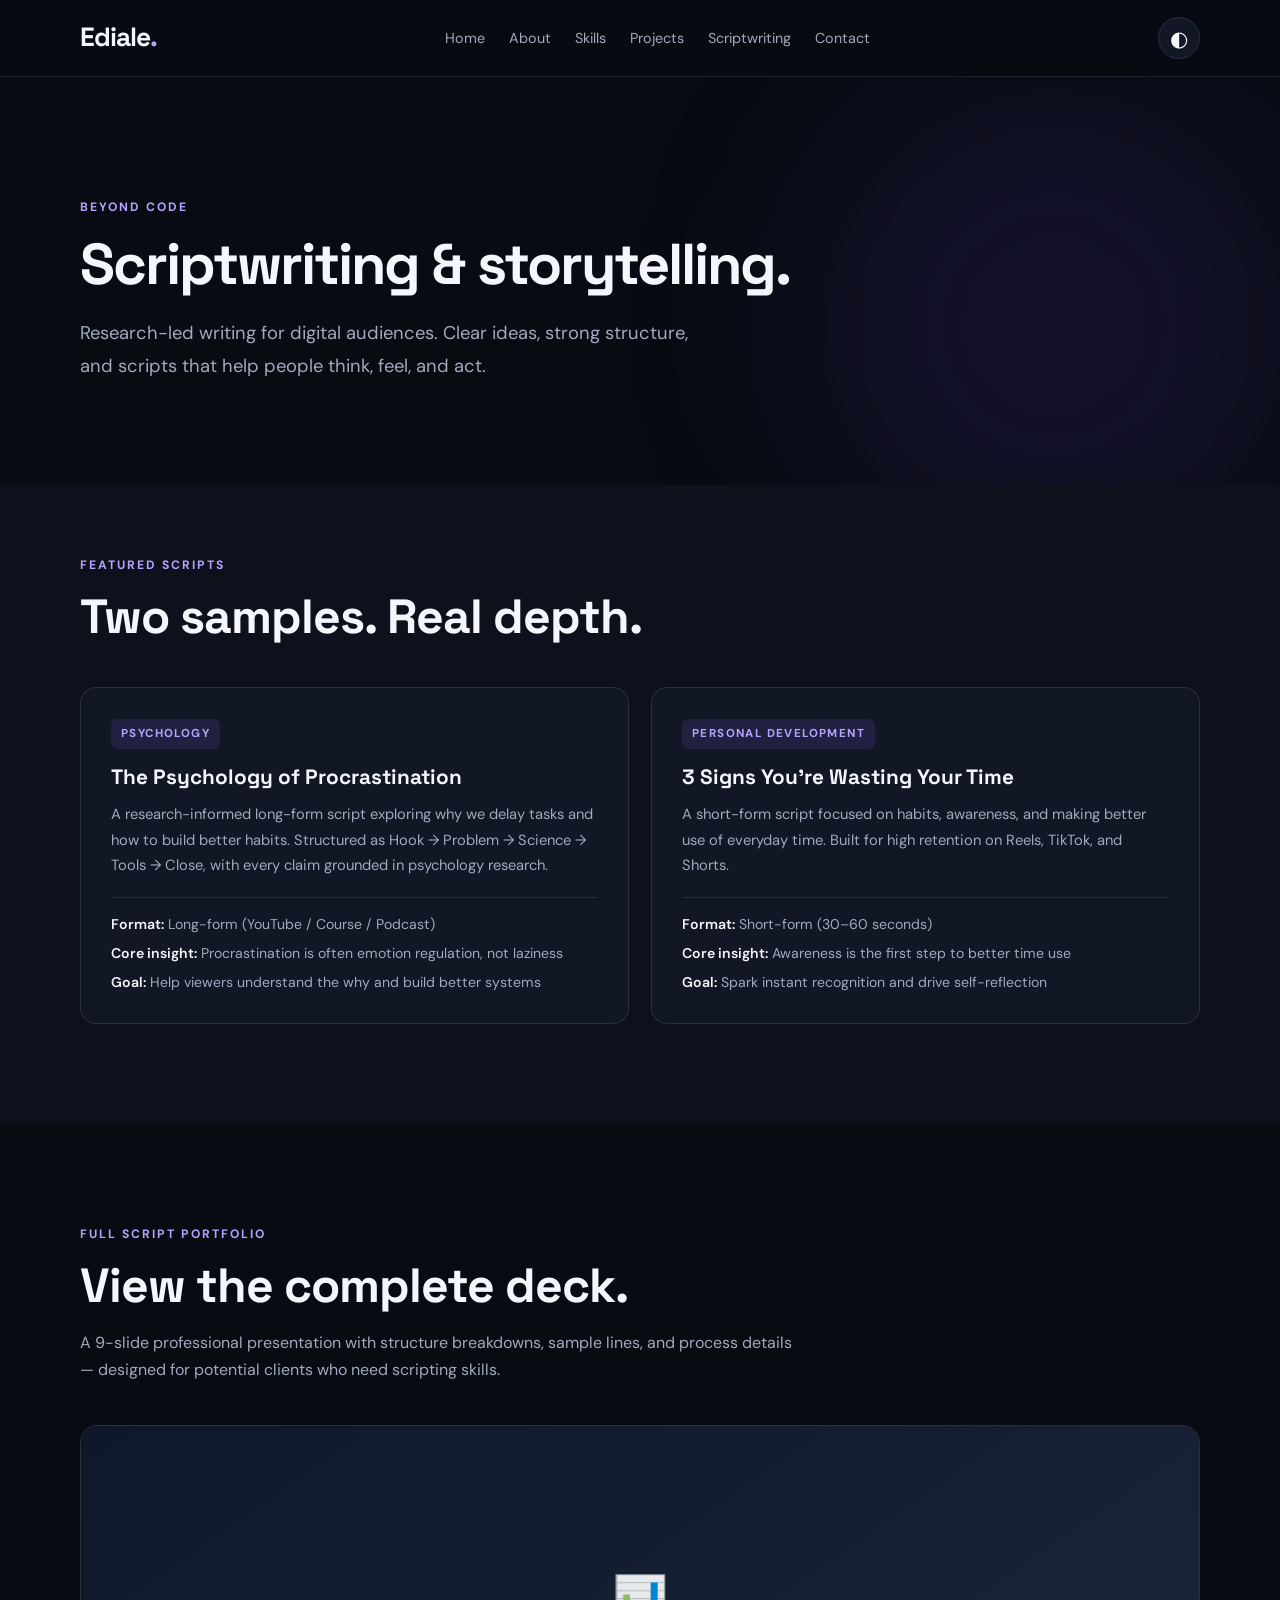
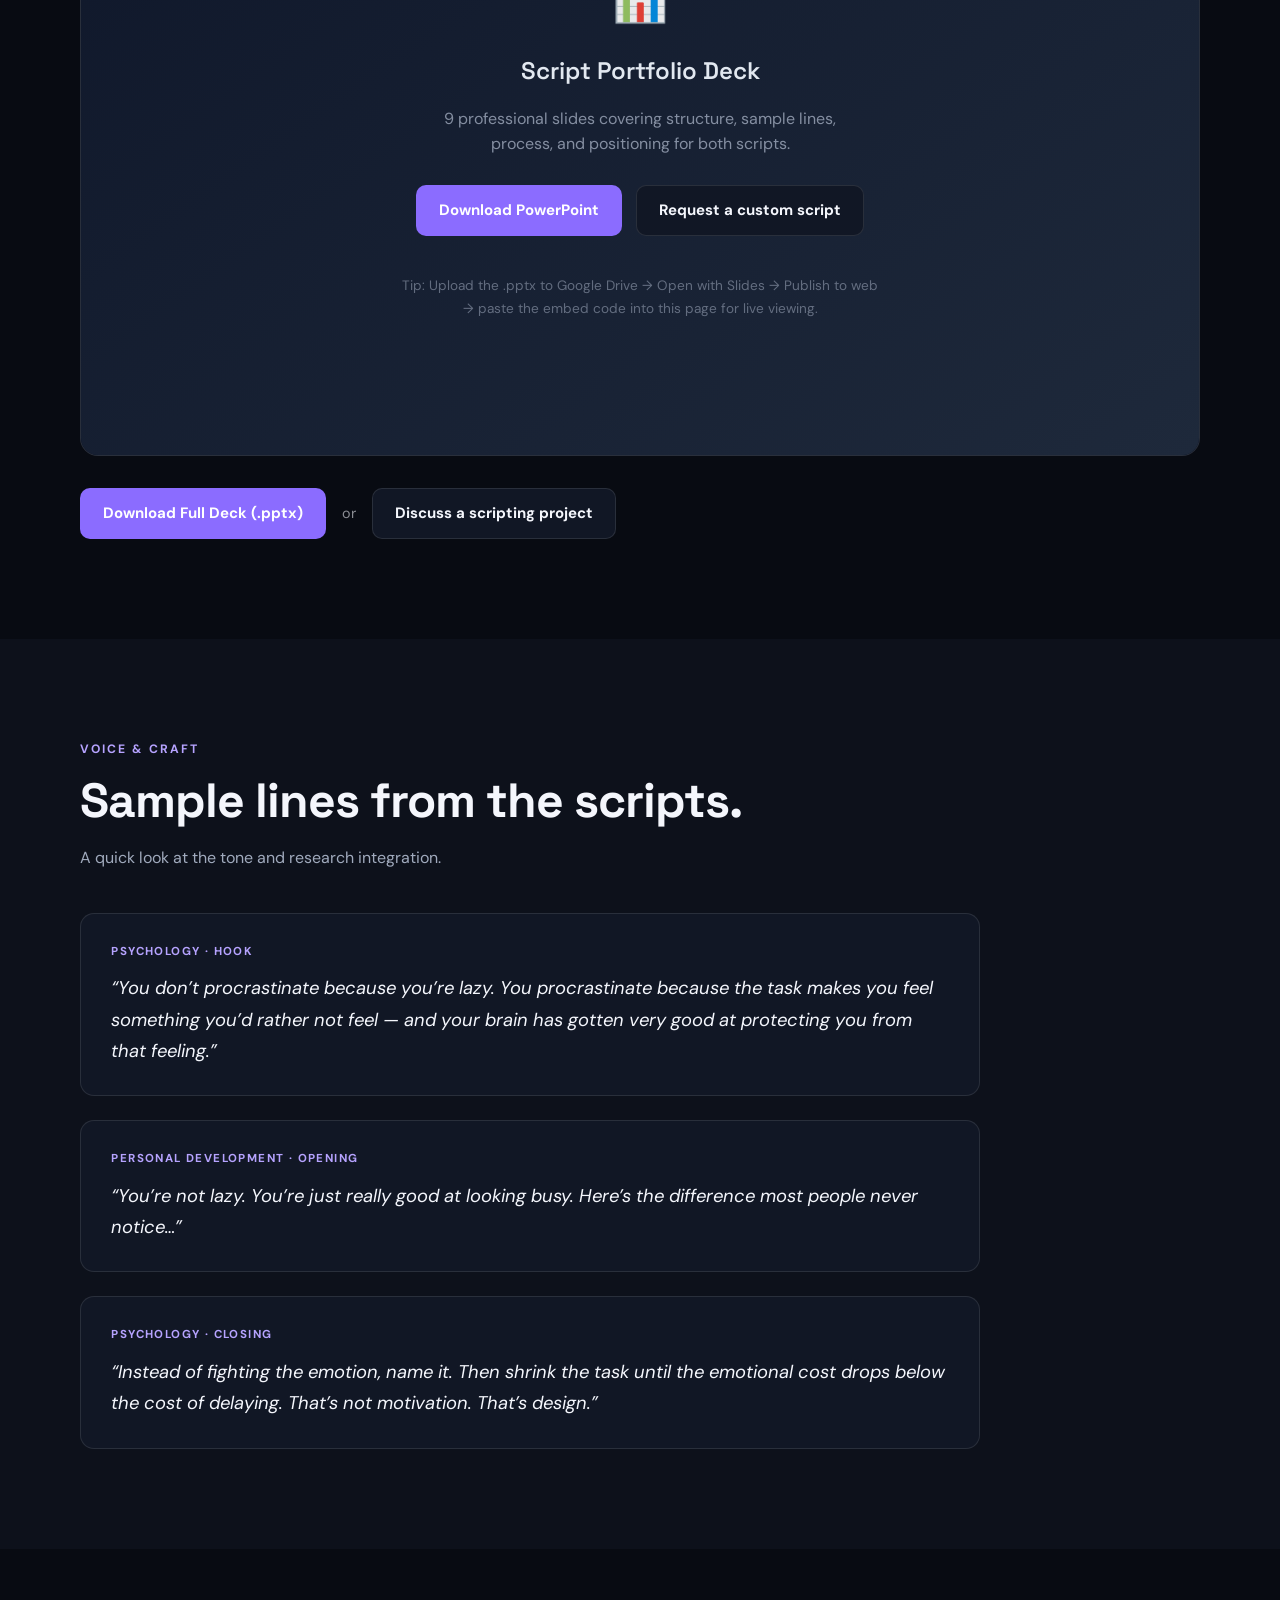
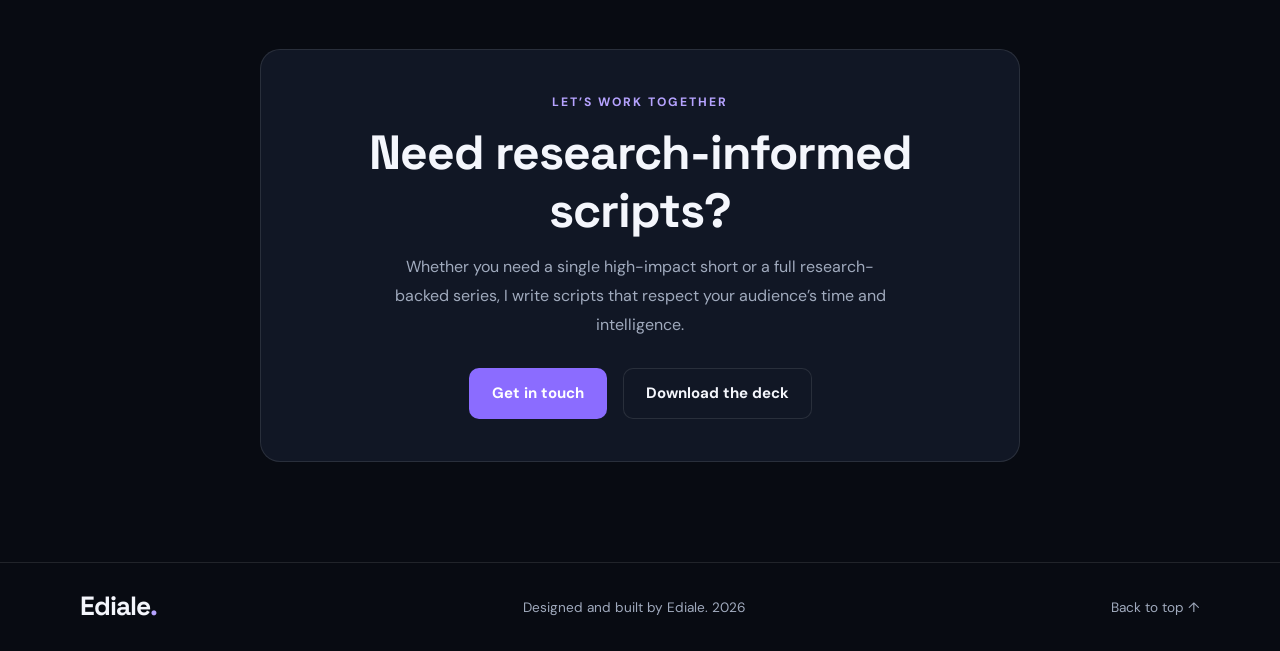
==== scriptwriting.html @ 3974aa58 "Rename Scriptwriting.html to scriptwriting.html" ====
<!DOCTYPE html>
<html lang="en">
<head>
  <meta charset="UTF-8">
  <meta name="viewport" content="width=device-width, initial-scale=1, viewport-fit=cover">
  <meta name="description" content="Ediale – Research-informed scriptwriting for psychology and personal development content.">
  <meta name="theme-color" content="#080b12">
  <title>Scriptwriting | Ediale</title>

  <link rel="preconnect" href="https://fonts.googleapis.com">
  <link rel="preconnect" href="https://fonts.gstatic.com" crossorigin>
  <link href="https://fonts.googleapis.com/css2?family=DM+Sans:wght@400;500;600;700&family=Space+Grotesk:wght@400;500;600;700&display=swap" rel="stylesheet">

  <link rel="stylesheet" href="style.css">
  <script src="script.js" defer></script>
</head>

<body>
  <div class="background-glow" aria-hidden="true"></div>

  <header class="site-header">
    <nav class="navbar container" aria-label="Main navigation">
      <a href="index.html" class="logo">Ediale<span>.</span></a>

      <button class="menu-toggle" id="menu-toggle" type="button" aria-label="Open navigation menu" aria-expanded="false">
        <span></span><span></span><span></span>
      </button>

      <div class="nav-links" id="nav-links">
        <a href="index.html#home">Home</a>
        <a href="index.html#about">About</a>
        <a href="index.html#skills">Skills</a>
        <a href="index.html#projects">Projects</a>
        <a href="scriptwriting.html" class="active">Scriptwriting</a>
        <a href="index.html#contact">Contact</a>
      </div>

      <button class="theme-toggle" id="theme-toggle" type="button" aria-label="Switch to light theme" aria-pressed="false">◐</button>
    </nav>
  </header>

  <main>
    <!-- PAGE HERO -->
    <section class="section" style="padding-top: 120px; padding-bottom: 60px;">
      <div class="container">
        <div class="section-heading" style="max-width: 780px;">
          <p class="eyebrow">BEYOND CODE</p>
          <h1 style="font-size: clamp(2.4rem, 5vw, 3.6rem); margin-bottom: 18px;">
            Scriptwriting &amp; storytelling.
          </h1>
          <p style="font-size: 1.15rem; line-height: 1.8; max-width: 640px;">
            Research-led writing for digital audiences. Clear ideas, strong structure, and scripts that help people think, feel, and act.
          </p>
        </div>
      </div>
    </section>

    <!-- TWO FEATURED SCRIPTS -->
    <section class="section section-alt" style="padding-top: 70px;">
      <div class="container">
        <div class="section-heading">
          <p class="eyebrow">FEATURED SCRIPTS</p>
          <h2>Two samples. Real depth.</h2>
        </div>

        <div class="writing-grid">
          <!-- Psychology Script -->
          <article class="writing-card">
            <span class="writing-label">PSYCHOLOGY</span>
            <h3>The Psychology of Procrastination</h3>
            <p>
              A research-informed long-form script exploring why we delay tasks and how to build better habits.
              Structured as Hook → Problem → Science → Tools → Close, with every claim grounded in psychology research.
            </p>
            <ul class="writing-meta">
              <li><strong>Format:</strong> Long-form (YouTube / Course / Podcast)</li>
              <li><strong>Core insight:</strong> Procrastination is often emotion regulation, not laziness</li>
              <li><strong>Goal:</strong> Help viewers understand the why and build better systems</li>
            </ul>
          </article>

          <!-- Personal Development Script -->
          <article class="writing-card">
            <span class="writing-label">PERSONAL DEVELOPMENT</span>
            <h3>3 Signs You're Wasting Your Time</h3>
            <p>
              A short-form script focused on habits, awareness, and making better use of everyday time.
              Built for high retention on Reels, TikTok, and Shorts.
            </p>
            <ul class="writing-meta">
              <li><strong>Format:</strong> Short-form (30–60 seconds)</li>
              <li><strong>Core insight:</strong> Awareness is the first step to better time use</li>
              <li><strong>Goal:</strong> Spark instant recognition and drive self-reflection</li>
            </ul>
          </article>
        </div>
      </div>
    </section>

    <!-- FULL PORTFOLIO DECK -->
    <section class="section">
      <div class="container">
        <div class="section-heading">
          <p class="eyebrow">FULL SCRIPT PORTFOLIO</p>
          <h2>View the complete deck.</h2>
          <p>
            A 9-slide professional presentation with structure breakdowns, sample lines, and process details — designed for potential clients who need scripting skills.
          </p>
        </div>

        <!-- Embed / Fallback -->
        <div class="portfolio-embed-wrapper" style="
          background: var(--card);
          border: 1px solid var(--border);
          border-radius: 18px;
          overflow: hidden;
          margin-bottom: 2rem;
        ">
          <div style="
            position: relative;
            width: 100%;
            padding-bottom: 56.25%;
            height: 0;
            background: #0f172a;
          ">
            <!-- 
              TO ACTIVATE LIVE EMBED:
              1. Upload Script_Portfolio.pptx to Google Drive
              2. Open with Google Slides
              3. File → Share → Publish to web → Embed
              4. Paste the src below
            -->
            <iframe 
              id="script-portfolio-iframe"
              src="https://docs.google.com/presentation/d/1AzOadaaTGbz9dHZIjifI67WZu520Z6vl/edit?usp=drivesdk&ouid=105777184739659778339&rtpof=true&sd=true" 
              title="Ediale Script Portfolio"
              style="
                position: absolute;
                top: 0;
                left: 0;
                width: 100%;
                height: 100%;
                border: none;
              "
              allowfullscreen
              loading="lazy">
            </iframe>

            <!-- Fallback shown when no embed is set -->
            <div id="portfolio-fallback" style="
              position: absolute;
              inset: 0;
              display: flex;
              flex-direction: column;
              align-items: center;
              justify-content: center;
              gap: 1.25rem;
              padding: 2rem;
              text-align: center;
              background: linear-gradient(145deg, #0f172a 0%, #1e293b 100%);
              color: #e2e8f0;
            ">
              <div style="font-size: 2.8rem; opacity: 0.9;">📊</div>
              <h3 style="margin: 0; font-size: 1.5rem; font-weight: 600; font-family: 'Space Grotesk', sans-serif;">
                Script Portfolio Deck
              </h3>
              <p style="margin: 0; max-width: 440px; opacity: 0.8; line-height: 1.6;">
                9 professional slides covering structure, sample lines, process, and positioning for both scripts.
              </p>
              <div style="display: flex; flex-wrap: wrap; gap: 0.85rem; justify-content: center; margin-top: 0.5rem;">
                <a href="Script_Portfolio.pptx" download class="button button-primary" style="text-decoration: none;">
                  Download PowerPoint
                </a>
                <a href="index.html#contact" class="button button-secondary" style="text-decoration: none;">
                  Request a custom script
                </a>
              </div>
              <p style="margin: 1.1rem 0 0; font-size: 0.85rem; opacity: 0.55; max-width: 480px;">
                Tip: Upload the .pptx to Google Drive → Open with Slides → Publish to web → paste the embed code into this page for live viewing.
              </p>
            </div>
          </div>
        </div>

        <!-- Quick actions -->
        <div style="display: flex; flex-wrap: wrap; gap: 1rem; align-items: center;">
          <a href="Script_Portfolio.pptx" download class="button button-primary">
            Download Full Deck (.pptx)
          </a>
          <span style="opacity: 0.55; font-size: 0.9rem;">or</span>
          <a href="index.html#contact" class="button button-secondary">
            Discuss a scripting project
          </a>
        </div>
      </div>
    </section>

    <!-- SAMPLE LINES HIGHLIGHT -->
    <section class="section section-alt">
      <div class="container">
        <div class="section-heading">
          <p class="eyebrow">VOICE &amp; CRAFT</p>
          <h2>Sample lines from the scripts.</h2>
          <p>A quick look at the tone and research integration.</p>
        </div>

        <div style="display: grid; gap: 1.5rem; max-width: 900px;">
          <!-- Sample 1 -->
          <div style="
            background: var(--card);
            border: 1px solid var(--border);
            border-radius: 14px;
            padding: 1.75rem 1.9rem;
          ">
            <p style="
              font-size: 0.72rem;
              font-weight: 700;
              letter-spacing: 1.4px;
              color: var(--accent-light);
              margin-bottom: 0.75rem;
            ">PSYCHOLOGY · HOOK</p>
            <p style="
              font-size: 1.15rem;
              line-height: 1.7;
              color: var(--text);
              font-style: italic;
              margin: 0;
            ">
              “You don’t procrastinate because you’re lazy. You procrastinate because the task makes you feel something you’d rather not feel — and your brain has gotten very good at protecting you from that feeling.”
            </p>
          </div>

          <!-- Sample 2 -->
          <div style="
            background: var(--card);
            border: 1px solid var(--border);
            border-radius: 14px;
            padding: 1.75rem 1.9rem;
          ">
            <p style="
              font-size: 0.72rem;
              font-weight: 700;
              letter-spacing: 1.4px;
              color: var(--accent-light);
              margin-bottom: 0.75rem;
            ">PERSONAL DEVELOPMENT · OPENING</p>
            <p style="
              font-size: 1.15rem;
              line-height: 1.7;
              color: var(--text);
              font-style: italic;
              margin: 0;
            ">
              “You’re not lazy. You’re just really good at looking busy. Here’s the difference most people never notice…”
            </p>
          </div>

          <!-- Sample 3 -->
          <div style="
            background: var(--card);
            border: 1px solid var(--border);
            border-radius: 14px;
            padding: 1.75rem 1.9rem;
          ">
            <p style="
              font-size: 0.72rem;
              font-weight: 700;
              letter-spacing: 1.4px;
              color: var(--accent-light);
              margin-bottom: 0.75rem;
            ">PSYCHOLOGY · CLOSING</p>
            <p style="
              font-size: 1.15rem;
              line-height: 1.7;
              color: var(--text);
              font-style: italic;
              margin: 0;
            ">
              “Instead of fighting the emotion, name it. Then shrink the task until the emotional cost drops below the cost of delaying. That’s not motivation. That’s design.”
            </p>
          </div>
        </div>
      </div>
    </section>

    <!-- CTA -->
    <section class="section">
      <div class="container">
        <div class="contact-panel" style="text-align: center;">
          <p class="eyebrow">LET’S WORK TOGETHER</p>
          <h2>Need research-informed scripts?</h2>
          <p style="max-width: 520px; margin-inline: auto;">
            Whether you need a single high-impact short or a full research-backed series, I write scripts that respect your audience’s time and intelligence.
          </p>
          <div style="display: flex; flex-wrap: wrap; gap: 1rem; justify-content: center; margin-top: 1.75rem;">
            <a href="index.html#contact" class="button button-primary">Get in touch</a>
            <a href="Script_Portfolio.pptx" download class="button button-secondary">Download the deck</a>
          </div>
        </div>
      </div>
    </section>
  </main>

  <footer class="site-footer">
    <div class="container footer-content">
      <a href="index.html" class="logo">Ediale<span>.</span></a>
      <p>Designed and built by Ediale. <span id="current-year">2026</span></p>
      <a href="#top">Back to top ↑</a>
    </div>
  </footer>
</body>
</html>
---- style.css ----
:root {
  --bg: #080b12;
  --bg-alt: #0d111b;
  --card: #111725;
  --card-hover: #161f30;
  --text: #f4f6fc;
  --muted: #a0aabd;
  --accent: #8b6cff;
  --accent-light: #b6a3ff;
  --border: rgba(255, 255, 255, .1);
  --shadow: 0 20px 60px rgba(0, 0, 0, .25);
  --header-bg: rgba(8, 11, 18, .9);
  --input-bg: #0b101b;
}

* {
  box-sizing: border-box;
  margin: 0;
  padding: 0;
}

html {
  scroll-behavior: smooth;
  scroll-padding-top: 90px;
  width: 100%;
  max-width: 100%;
  overflow-x: hidden;
}

body {
  min-height: 100vh;
  width: 100%;
  max-width: 100%;
  background: var(--bg);
  color: var(--text);
  font-family: "DM Sans", sans-serif;
  line-height: 1.7;
  overflow-x: hidden;
  transition: background .25s ease, color .25s ease;
}

body,
button,
input,
textarea {
  font-family: "DM Sans", sans-serif;
}

button,
input,
textarea {
  font-size: inherit;
}

button {
  cursor: pointer;
}

button,
a {
  -webkit-tap-highlight-color: transparent;
}

a {
  color: inherit;
  text-decoration: none;
}

button:focus-visible,
a:focus-visible,
input:focus-visible,
textarea:focus-visible {
  outline: 2px solid var(--accent-light);
  outline-offset: 4px;
}

img {
  display: block;
  max-width: 100%;
}

::selection {
  background: var(--accent);
  color: #fff;
}

.container {
  width: min(1120px, calc(100% - 40px));
  margin-inline: auto;
}

.section {
  position: relative;
  padding: 100px 0;
}

.section-alt {
  background: var(--bg-alt);
}

.background-glow {
  position: absolute;
  top: 100px;
  right: 0;
  width: min(450px, 80vw);
  height: 450px;
  border-radius: 50%;
  background: rgba(112, 76, 255, .12);
  filter: blur(110px);
  pointer-events: none;
  z-index: -1;
  overflow: hidden;
}

.eyebrow {
  margin-bottom: 12px;
  color: var(--accent-light);
  font-size: .76rem;
  font-weight: 700;
  letter-spacing: 2px;
  text-transform: uppercase;
}

h1,
h2,
h3,
.logo {
  font-family: "Space Grotesk", sans-serif;
  line-height: 1.2;
}

h1 {
  font-size: clamp(2.5rem, 6vw, 4.8rem);
  letter-spacing: -2px;
}

h2 {
  font-size: clamp(2rem, 4vw, 3rem);
  letter-spacing: -1px;
}

h3 {
  font-size: 1.3rem;
}

p {
  color: var(--muted);
}

section[id] {
  scroll-margin-top: 85px;
}

/* NAVIGATION */

.site-header {
  position: sticky;
  top: 0;
  z-index: 1000;
  background: var(--header-bg);
  border-bottom: 1px solid var(--border);
  backdrop-filter: blur(18px);
  -webkit-backdrop-filter: blur(18px);
}

.navbar {
  min-height: 76px;
  display: flex;
  align-items: center;
  justify-content: space-between;
  gap: 24px;
}

.logo {
  flex-shrink: 0;
  font-size: 1.65rem;
  font-weight: 700;
  letter-spacing: -1px;
}

.logo span {
  color: var(--accent-light);
}

.nav-links {
  display: flex;
  align-items: center;
  justify-content: center;
  gap: 24px;
}

.nav-links a {
  color: var(--muted);
  font-size: .9rem;
  transition: color .2s;
}

.nav-links a:hover {
  color: var(--accent-light);
}

.theme-toggle,
.menu-toggle {
  flex-shrink: 0;
  border: 1px solid var(--border);
  background: var(--card);
  color: var(--text);
  display: grid;
  place-items: center;
}

.theme-toggle {
  width: 42px;
  height: 42px;
  border-radius: 50%;
  font-size: 1.3rem;
}

.menu-toggle {
  display: none;
  width: 42px;
  height: 42px;
  border-radius: 10px;
  align-items: center;
  justify-content: center;
  flex-direction: column;
  gap: 5px;
}

.menu-toggle span {
  width: 18px;
  height: 2px;
  border-radius: 5px;
  background: var(--text);
}

/* BUTTONS */

.button {
  min-height: 48px;
  display: inline-flex;
  align-items: center;
  justify-content: center;
  padding: 12px 22px;
  border: 1px solid transparent;
  border-radius: 10px;
  font-size: .94rem;
  font-weight: 700;
  text-align: center;
  transition: transform .2s, background .2s, border-color .2s;
}

.button:hover {
  transform: translateY(-2px);
}

.button-primary {
  background: var(--accent);
  color: #fff;
}

.button-primary:hover {
  background: #7655f5;
}

.button-secondary {
  border-color: var(--border);
  background: var(--card);
  color: var(--text);
}

.button-secondary:hover {
  border-color: var(--accent);
}

/* HERO */

.hero {
  min-height: 620px;
  display: flex;
  align-items: center;
  padding: 90px 0;
}

.hero-grid {
  display: grid;
  grid-template-columns: 1.1fr .9fr;
  align-items: center;
  gap: 65px;
}

.availability {
  width: fit-content;
  display: flex;
  align-items: center;
  gap: 9px;
  margin-bottom: 26px;
  padding: 7px 12px;
  border: 1px solid rgba(87, 214, 154, .25);
  border-radius: 50px;
  background: rgba(87, 214, 154, .07);
  color: #79e5ae;
  font-size: .72rem;
  font-weight: 700;
  letter-spacing: 1px;
}

.availability-dot,
.chat-online-dot {
  width: 8px;
  height: 8px;
  flex-shrink: 0;
  border-radius: 50%;
  background: #57d69a;
}

.hero-content h1 {
  max-width: 680px;
  margin-bottom: 24px;
}

.hero-content h1 span {
  display: block;
  color: var(--accent-light);
}

.hero-description {
  max-width: 570px;
  margin-bottom: 30px;
  font-size: 1.05rem;
  line-height: 1.9;
}

.hero-actions,
.hero-socials {
  display: flex;
  flex-wrap: wrap;
  gap: 12px;
}

.hero-socials {
  gap: 22px;
  margin-top: 30px;
}

.hero-socials a {
  color: var(--muted);
  font-size: .9rem;
}

.hero-socials a:hover {
  color: var(--accent-light);
}

.hero-card {
  width: 100%;
  max-width: 470px;
  justify-self: end;
}

.code-window {
  overflow: hidden;
  border: 1px solid var(--border);
  border-radius: 18px;
  background: #0c111d;
  box-shadow: var(--shadow);
  transform: rotate(1deg);
}

.code-window-header,
.code-window-footer {
  min-height: 48px;
  display: flex;
  align-items: center;
  justify-content: space-between;
  gap: 12px;
  padding: 0 18px;
  border-bottom: 1px solid rgba(255, 255, 255, .08);
  color: #9ba8bf;
  font-size: .78rem;
}

.window-dots {
  display: flex;
  gap: 6px;
}

.window-dots span {
  width: 9px;
  height: 9px;
  border-radius: 50%;
  background: #5e6880;
}

.window-dots span:first-child {
  background: #ff6b6b;
}

.window-dots span:nth-child(2) {
  background: #ffca6a;
}

.window-dots span:nth-child(3) {
  background: #65d99a;
}

.code-content {
  padding: 28px 24px;
  color: #e5eaff;
  font-family: monospace;
  font-size: .9rem;
}

.code-content p {
  color: inherit;
}

.code-indent {
  padding-left: 22px;
}

.code-indent-2 {
  padding-left: 44px;
}

.code-purple {
  color: #bd9cff;
}

.code-green {
  color: #82e6ad;
}

.code-comment {
  margin-top: 12px;
  color: #9aa6bd;
}

.code-window-footer {
  border-top: 1px solid rgba(255, 255, 255, .08);
  border-bottom: 0;
}

/* ABOUT AND SKILLS */

.section-heading {
  max-width: 720px;
  margin-bottom: 42px;
}

.section-heading h2 {
  margin-bottom: 14px;
}

.about-content {
  display: grid;
  grid-template-columns: 1fr 1fr;
  gap: 32px;
  max-width: 950px;
}

.about-content p {
  line-height: 1.9;
}

.skills-grid {
  display: grid;
  grid-template-columns: repeat(4, minmax(0, 1fr));
  gap: 18px;
}

.skill-card,
.project-card,
.writing-card {
  border: 1px solid var(--border);
  border-radius: 16px;
  background: var(--card);
  overflow: hidden;
}

.skill-card {
  padding: 24px;
  transition: transform .25s cubic-bezier(0.22, 1, 0.36, 1), border-color .25s, box-shadow .25s;
}

.skill-card:hover {
  transform: translateY(-4px);
  border-color: rgba(139, 108, 255, .4);
  box-shadow: 0 14px 32px rgba(0, 0, 0, .22);
}

.skill-icon {
  width: 48px;
  height: 48px;
  display: grid;
  place-items: center;
  margin-bottom: 22px;
  border-radius: 12px;
  background: linear-gradient(135deg, rgba(139, 108, 255, .22), rgba(139, 108, 255, .08));
  color: var(--accent-light);
  font-weight: 700;
  box-shadow: inset 0 1px 0 rgba(255, 255, 255, .08);
}

.skill-card h3 {
  margin-bottom: 10px;
}

.skill-card p,
.project-body > p:not(.project-category),
.writing-card p {
  font-size: .92rem;
  line-height: 1.75;
}

/* PROJECTS */

.projects-grid {
  display: grid;
  grid-template-columns: repeat(2, minmax(0, 1fr));
  gap: 22px;
}

.project-card {
  transition: transform .28s cubic-bezier(0.22, 1, 0.36, 1), border-color .25s, box-shadow .28s;
}

.project-card:hover {
  transform: translateY(-6px);
  border-color: rgba(139, 108, 255, .55);
  box-shadow: 0 22px 50px rgba(0, 0, 0, .35);
}

.project-visual {
  position: relative;
  min-height: 200px;
  display: flex;
  align-items: center;
  justify-content: space-between;
  gap: 12px;
  padding: 26px;
  color: #fff;
  background: linear-gradient(135deg, #33225d 0%, #1c1a3a 50%, #171c38 100%);
  overflow: hidden;
}

/* Soft luminous overlay for depth */
.project-visual::before {
  content: "";
  position: absolute;
  inset: 0;
  background: radial-gradient(circle at 80% 20%, rgba(255, 255, 255, 0.12), transparent 55%);
  pointer-events: none;
}

/* Subtle bottom vignette */
.project-visual::after {
  content: "";
  position: absolute;
  inset: 0;
  background: linear-gradient(to top, rgba(0, 0, 0, 0.25), transparent 40%);
  pointer-events: none;
}

.project-restaurant {
  background: linear-gradient(145deg, #6b3f28 0%, #3d2a22 40%, #1e1920 100%);
}

.project-restaurant::before {
  background: radial-gradient(circle at 75% 15%, rgba(255, 180, 120, 0.18), transparent 50%);
}

.project-beyond {
  background: radial-gradient(ellipse at 70% 10%, #6b5ce7 0%, #3a2f8a 35%, #15142c 70%, #090b14 100%);
}

.project-beyond::before {
  background: radial-gradient(circle at 85% 25%, rgba(180, 160, 255, 0.22), transparent 55%);
}

.project-expense {
  background: linear-gradient(145deg, #1a6b62 0%, #134843 40%, #0f1c28 100%);
}

.project-expense::before {
  background: radial-gradient(circle at 80% 20%, rgba(100, 220, 200, 0.15), transparent 50%);
}

.project-task {
  background: linear-gradient(145deg, #2f5a9e 0%, #1e3a6e 45%, #141b35 100%);
}

.project-task::before {
  background: radial-gradient(circle at 75% 15%, rgba(120, 170, 255, 0.18), transparent 50%);
}

.project-portfolio {
  background: linear-gradient(145deg, #6b4bb8 0%, #3d2d7a 45%, #17152d 100%);
}

.project-portfolio::before {
  background: radial-gradient(circle at 80% 20%, rgba(190, 160, 255, 0.2), transparent 50%);
}

.project-number {
  position: relative;
  z-index: 1;
  align-self: flex-start;
  font-size: .8rem;
  font-weight: 600;
  letter-spacing: 0.5px;
  opacity: .85;
  text-shadow: 0 1px 4px rgba(0, 0, 0, 0.3);
}

.project-visual-label {
  position: relative;
  z-index: 1;
  font-family: "Space Grotesk", sans-serif;
  font-size: clamp(1.15rem, 2.1vw, 1.55rem);
  font-weight: 700;
  letter-spacing: 1.2px;
  text-align: right;
  text-shadow: 0 2px 12px rgba(0, 0, 0, 0.35);
  line-height: 1.25;
}

.project-body {
  padding: 26px;
}

.project-category {
  margin-bottom: 10px;
  color: var(--accent-light);
  font-size: .7rem;
  font-weight: 700;
  letter-spacing: 1.5px;
}

.project-body h3 {
  margin-bottom: 12px;
}

.project-body > p:not(.project-category) {
  margin-bottom: 18px;
}

.project-tags {
  display: flex;
  flex-wrap: wrap;
  gap: 8px;
  margin-bottom: 22px;
}

.project-tags span {
  padding: 5px 9px;
  border: 1px solid var(--border);
  border-radius: 6px;
  color: var(--muted);
  font-size: .75rem;
}

.project-links {
  display: flex;
  flex-wrap: wrap;
  gap: 18px;
}

.project-links a,
.github-contact {
  color: var(--accent-light);
  font-size: .88rem;
  font-weight: 700;
}

.project-links a:hover,
.github-contact:hover {
  text-decoration: underline;
}

/* WRITING AND CONTACT */

.writing-grid {
  display: grid;
  grid-template-columns: repeat(2, minmax(0, 1fr));
  gap: 22px;
}

.writing-card {
  position: relative;
  padding: 30px;
  transition: transform .28s cubic-bezier(0.22, 1, 0.36, 1), border-color .25s, box-shadow .28s;
  overflow: hidden;
}

.writing-card::before {
  content: "";
  position: absolute;
  top: 0;
  left: 0;
  width: 100%;
  height: 3px;
  background: linear-gradient(90deg, var(--accent), var(--accent-light));
  opacity: 0;
  transition: opacity .25s;
}

.writing-card:hover {
  transform: translateY(-5px);
  border-color: rgba(139, 108, 255, .45);
  box-shadow: 0 18px 40px rgba(0, 0, 0, .28);
}

.writing-card:hover::before {
  opacity: 1;
}

.writing-label {
  display: inline-block;
  margin-bottom: 16px;
  padding: 5px 10px;
  border-radius: 6px;
  background: rgba(139, 108, 255, .12);
  color: var(--accent-light);
  font-size: .72rem;
  font-weight: 700;
  letter-spacing: 1.4px;
}

.writing-card h3 {
  margin-bottom: 12px;
}

/* Meta list inside writing cards */
.writing-meta {
  margin-top: 18px;
  padding-top: 16px;
  border-top: 1px solid var(--border);
  list-style: none;
  display: grid;
  gap: 8px;
}

.writing-meta li {
  font-size: .88rem;
  color: var(--muted);
  line-height: 1.5;
}

.writing-meta strong {
  color: var(--text);
  font-weight: 600;
}

.contact-panel {
  max-width: 760px;
  margin: auto;
  padding: 42px;
  border: 1px solid var(--border);
  border-radius: 20px;
  background: var(--card);
}

.contact-panel > p:not(.eyebrow) {
  margin: 14px 0 26px;
  line-height: 1.8;
}

.contact-panel form {
  display: grid;
  gap: 18px;
}

.form-row {
  display: grid;
  gap: 8px;
}

.form-row label {
  font-size: .9rem;
  font-weight: 600;
}

.form-row input,
.form-row textarea {
  width: 100%;
  min-width: 0;
  padding: 13px 14px;
  border: 1px solid var(--border);
  border-radius: 10px;
  background: var(--input-bg);
  color: var(--text);
}

.form-row textarea {
  resize: vertical;
}

.form-status {
  min-height: 1.5em;
  font-size: .9rem;
}

.github-contact {
  display: inline-block;
  margin-top: 22px;
}

.site-footer {
  padding: 28px 0;
  border-top: 1px solid var(--border);
}

.footer-content {
  display: flex;
  align-items: center;
  justify-content: space-between;
  gap: 20px;
}

.footer-content p,
.footer-content > a:last-child {
  font-size: .85rem;
  color: var(--muted);
}

/* LIGHT THEME */

body.light-theme {
  --bg: #f6f7fb;
  --bg-alt: #edf0f7;
  --card: #fff;
  --card-hover: #f0f1fa;
  --text: #171a27;
  --muted: #626b7e;
  --accent: #6946e8;
  --accent-light: #6544d9;
  --border: rgba(24, 31, 50, .13);
  --shadow: 0 20px 60px rgba(24, 31, 50, .1);
  --header-bg: rgba(246, 247, 251, .92);
}

body.light-theme .code-window {
  background: #151a28;
}

body.light-theme .code-content {
  color: #e5eaff;
}

body.light-theme .code-content p {
  color: inherit;
}

body.light-theme .code-comment {
  color: #9aa6bd !important;
}

body.light-theme .project-visual {
  color: #fff;
}

/* TABLETS */

@media (max-width: 900px) {
  .navbar {
    gap: 14px;
  }

  .nav-links {
    gap: 14px;
  }

  .nav-links a {
    font-size: .82rem;
  }

  .hero-grid {
    grid-template-columns: 1fr .85fr;
    gap: 30px;
  }

  .hero-content h1 {
    font-size: clamp(2.5rem, 6vw, 3.8rem);
  }

  .skills-grid {
    grid-template-columns: repeat(2, minmax(0, 1fr));
  }

  .section {
    padding: 80px 0;
  }
}

/* MOBILE */

@media (max-width: 680px) {
  .container {
    width: calc(100% - 32px);
  }

  .section {
    padding: 68px 0;
  }

  .navbar {
    min-height: 68px;
    gap: 12px;
  }

  .logo {
    font-size: 1.5rem;
  }

  .menu-toggle {
    display: flex;
    margin-left: auto;
  }

  .theme-toggle {
    width: 40px;
    height: 40px;
  }

  .nav-links {
    position: absolute;
    top: 68px;
    right: 0;
    left: 0;
    display: none;
    flex-direction: column;
    align-items: stretch;
    gap: 0;
    padding: 10px 16px 16px;
    border-bottom: 1px solid var(--border);
    background: var(--bg);
    box-shadow: var(--shadow);
  }

  .nav-links.is-open {
    display: flex;
  }

  .nav-links a {
    padding: 12px 4px;
    border-bottom: 1px solid var(--border);
    font-size: .95rem;
  }

  .nav-links a:last-child {
    border-bottom: 0;
  }

  .hero {
    min-height: auto;
    padding: 65px 0;
  }

  .hero-grid {
    grid-template-columns: minmax(0, 1fr);
    gap: 48px;
  }

  .hero-content h1 {
    font-size: clamp(2.5rem, 11vw, 3.7rem);
    letter-spacing: -1.5px;
  }

  .hero-description {
    font-size: .98rem;
  }

  .hero-card {
    max-width: 100%;
  }

  .code-window {
    transform: none;
  }

  .code-content {
    padding: 22px 18px;
    font-size: .8rem;
  }

  .about-content {
    grid-template-columns: 1fr;
    gap: 18px;
  }

  .skills-grid,
  .projects-grid,
  .writing-grid {
    grid-template-columns: minmax(0, 1fr);
  }

  .project-visual {
    min-height: 155px;
  }

  .project-body {
    padding: 22px;
  }

  .contact-panel {
    padding: 24px 18px;
  }

  .footer-content {
    flex-direction: column;
    align-items: flex-start;
    gap: 12px;
  }
}

@media (max-width: 360px) {
  .container {
    width: calc(100% - 24px);
  }

  .hero-actions {
    align-items: stretch;
    flex-direction: column;
  }

  .hero-actions .button {
    width: 100%;
  }
}





/* =========================================================
   EDIALE AI – same approach as Savouré WhatsApp button
   ========================================================= */
html, body {
  overflow-x: hidden !important;
  max-width: 100vw !important;
}

#ediale-ai-widget {
  position: static !important;
  width: 0 !important;
  height: 0 !important;
  margin: 0 !important;
  padding: 0 !important;
  overflow: visible !important;
  pointer-events: none !important;
}

/* Match Savouré .whatsapp-float */
#ediale-chat-button {
  position: fixed !important;
  right: 22px !important;
  bottom: 22px !important;
  left: auto !important;
  top: auto !important;

  width: 56px !important;
  height: 56px !important;
  min-width: 56px !important;
  min-height: 56px !important;
  padding: 0 !important;
  margin: 0 !important;

  display: flex !important;
  align-items: center !important;
  justify-content: center !important;

  border: none !important;
  border-radius: 50% !important;
  background: #25d366 !important;
  color: #fff !important;
  box-shadow: 0 8px 24px rgba(37, 211, 102, 0.35) !important;

  z-index: 9999 !important;
  pointer-events: auto !important;
  visibility: visible !important;
  opacity: 1 !important;
  transform: none !important;
  cursor: pointer !important;
}

#ediale-chat-button:hover {
  transform: scale(1.06) !important;
  box-shadow: 0 10px 28px rgba(37, 211, 102, 0.45) !important;
}

#ediale-chat-button .chat-button-icon {
  display: block !important;
  font-size: 26px !important;
  line-height: 1 !important;
  color: #fff !important;
}

#ediale-chat-button > span:last-child {
  display: none !important;
}

#ediale-chat-box {
  position: fixed !important;
  right: 16px !important;
  bottom: 90px !important;
  left: auto !important;
  top: auto !important;

  width: min(360px, calc(100vw - 32px)) !important;
  max-width: calc(100vw - 32px) !important;
  max-height: calc(100dvh - 120px) !important;

  z-index: 9998 !important;
  transform: none !important;
}

@media (max-width: 680px) {
  #ediale-chat-button {
    right: 16px !important;
    bottom: 16px !important;
    width: 52px !important;
    height: 52px !important;
    min-width: 52px !important;
    min-height: 52px !important;
  }

  #ediale-chat-box {
    right: 12px !important;
    bottom: 78px !important;
    width: calc(100vw - 24px) !important;
  }
}






/* Chat panel – hide until opened + full internal layout */
#ediale-chat-box {
  position: fixed !important;
  right: 16px !important;
  bottom: 90px !important;
  left: auto !important;
  top: auto !important;

  display: none !important;

  width: min(360px, calc(100vw - 32px)) !important;
  max-width: calc(100vw - 32px) !important;
  max-height: calc(100dvh - 120px) !important;
  height: min(480px, calc(100dvh - 120px)) !important;
  min-height: 280px !important;

  overflow: hidden !important;
  border: 1px solid var(--border) !important;
  border-radius: 18px !important;
  background: var(--card) !important;
  box-shadow: 0 20px 60px rgba(0, 0, 0, 0.45) !important;

  z-index: 9998 !important;
  transform: none !important;
  pointer-events: auto !important;
}

#ediale-chat-box.is-open {
  display: flex !important;
  flex-direction: column !important;
}

.chat-header {
  display: flex !important;
  align-items: center !important;
  justify-content: space-between !important;
  gap: 12px !important;
  padding: 14px 16px !important;
  border-bottom: 1px solid var(--border) !important;
  background: var(--bg-alt) !important;
  flex-shrink: 0 !important;
}

.chat-header-info {
  display: flex !important;
  align-items: center !important;
  gap: 12px !important;
}

.chat-avatar {
  width: 40px !important;
  height: 40px !important;
  display: grid !important;
  place-items: center !important;
  border-radius: 50% !important;
  background: var(--accent) !important;
  color: #fff !important;
  font-weight: 700 !important;
  font-size: 1rem !important;
  flex-shrink: 0 !important;
}

.chat-header h2 {
  font-size: 1.05rem !important;
  margin: 0 !important;
  color: var(--text) !important;
}

.chat-header p {
  display: flex !important;
  align-items: center !important;
  gap: 6px !important;
  font-size: 0.75rem !important;
  margin: 0 !important;
  color: var(--muted) !important;
}

.chat-close {
  width: 36px !important;
  height: 36px !important;
  border: 0 !important;
  border-radius: 9px !important;
  background: transparent !important;
  color: var(--text) !important;
  font-size: 1.6rem !important;
  line-height: 1 !important;
  cursor: pointer !important;
  flex-shrink: 0 !important;
}

.chat-messages {
  flex: 1 1 auto !important;
  display: flex !important;
  flex-direction: column !important;
  align-items: flex-start !important;
  gap: 10px !important;
  min-height: 0 !important;
  padding: 16px 14px !important;
  overflow-y: auto !important;
}

.chat-message {
  max-width: 88% !important;
  padding: 10px 13px !important;
  border-radius: 14px !important;
  font-size: 0.88rem !important;
  line-height: 1.55 !important;
  overflow-wrap: anywhere !important;
  white-space: pre-wrap !important;
}

.bot-message,
.chat-message.assistant {
  align-self: flex-start !important;
  border: 1px solid var(--border) !important;
  border-bottom-left-radius: 4px !important;
  background: var(--bg-alt) !important;
  color: var(--text) !important;
}

.user-message,
.chat-message.user {
  align-self: flex-end !important;
  border-bottom-right-radius: 4px !important;
  background: var(--accent) !important;
  color: #fff !important;
}

.chat-suggestions {
  display: flex !important;
  flex-wrap: wrap !important;
  gap: 8px !important;
  padding: 0 14px 10px !important;
  flex-shrink: 0 !important;
}

.chat-suggestions button {
  padding: 6px 12px !important;
  border: 1px solid var(--border) !important;
  border-radius: 20px !important;
  background: transparent !important;
  color: var(--accent-light) !important;
  font-size: 0.76rem !important;
  cursor: pointer !important;
}

.chat-input-form {
  display: flex !important;
  align-items: center !important;
  gap: 8px !important;
  padding: 12px !important;
  border-top: 1px solid var(--border) !important;
  background: var(--card) !important;
  flex-shrink: 0 !important;
}

#ediale-chat-input {
  width: 100% !important;
  min-width: 0 !important;
  height: 42px !important;
  padding: 0 12px !important;
  border: 1px solid var(--border) !important;
  border-radius: 10px !important;
  background: var(--input-bg) !important;
  color: var(--text) !important;
  font-size: 0.88rem !important;
}

#ediale-chat-send {
  width: 42px !important;
  height: 42px !important;
  flex-shrink: 0 !important;
  display: grid !important;
  place-items: center !important;
  border: 0 !important;
  border-radius: 10px !important;
  background: var(--accent) !important;
  color: #fff !important;
  font-size: 1.25rem !important;
  font-weight: 700 !important;
  cursor: pointer !important;
}

.chat-footer-note {
  padding: 0 12px 10px !important;
  background: var(--card) !important;
  font-size: 0.68rem !important;
  text-align: center !important;
  color: var(--muted) !important;
  flex-shrink: 0 !important;
}

@media (max-width: 680px) {
  #ediale-chat-box {
    right: 12px !important;
    bottom: 78px !important;
    width: calc(100vw - 24px) !important;
  }
}
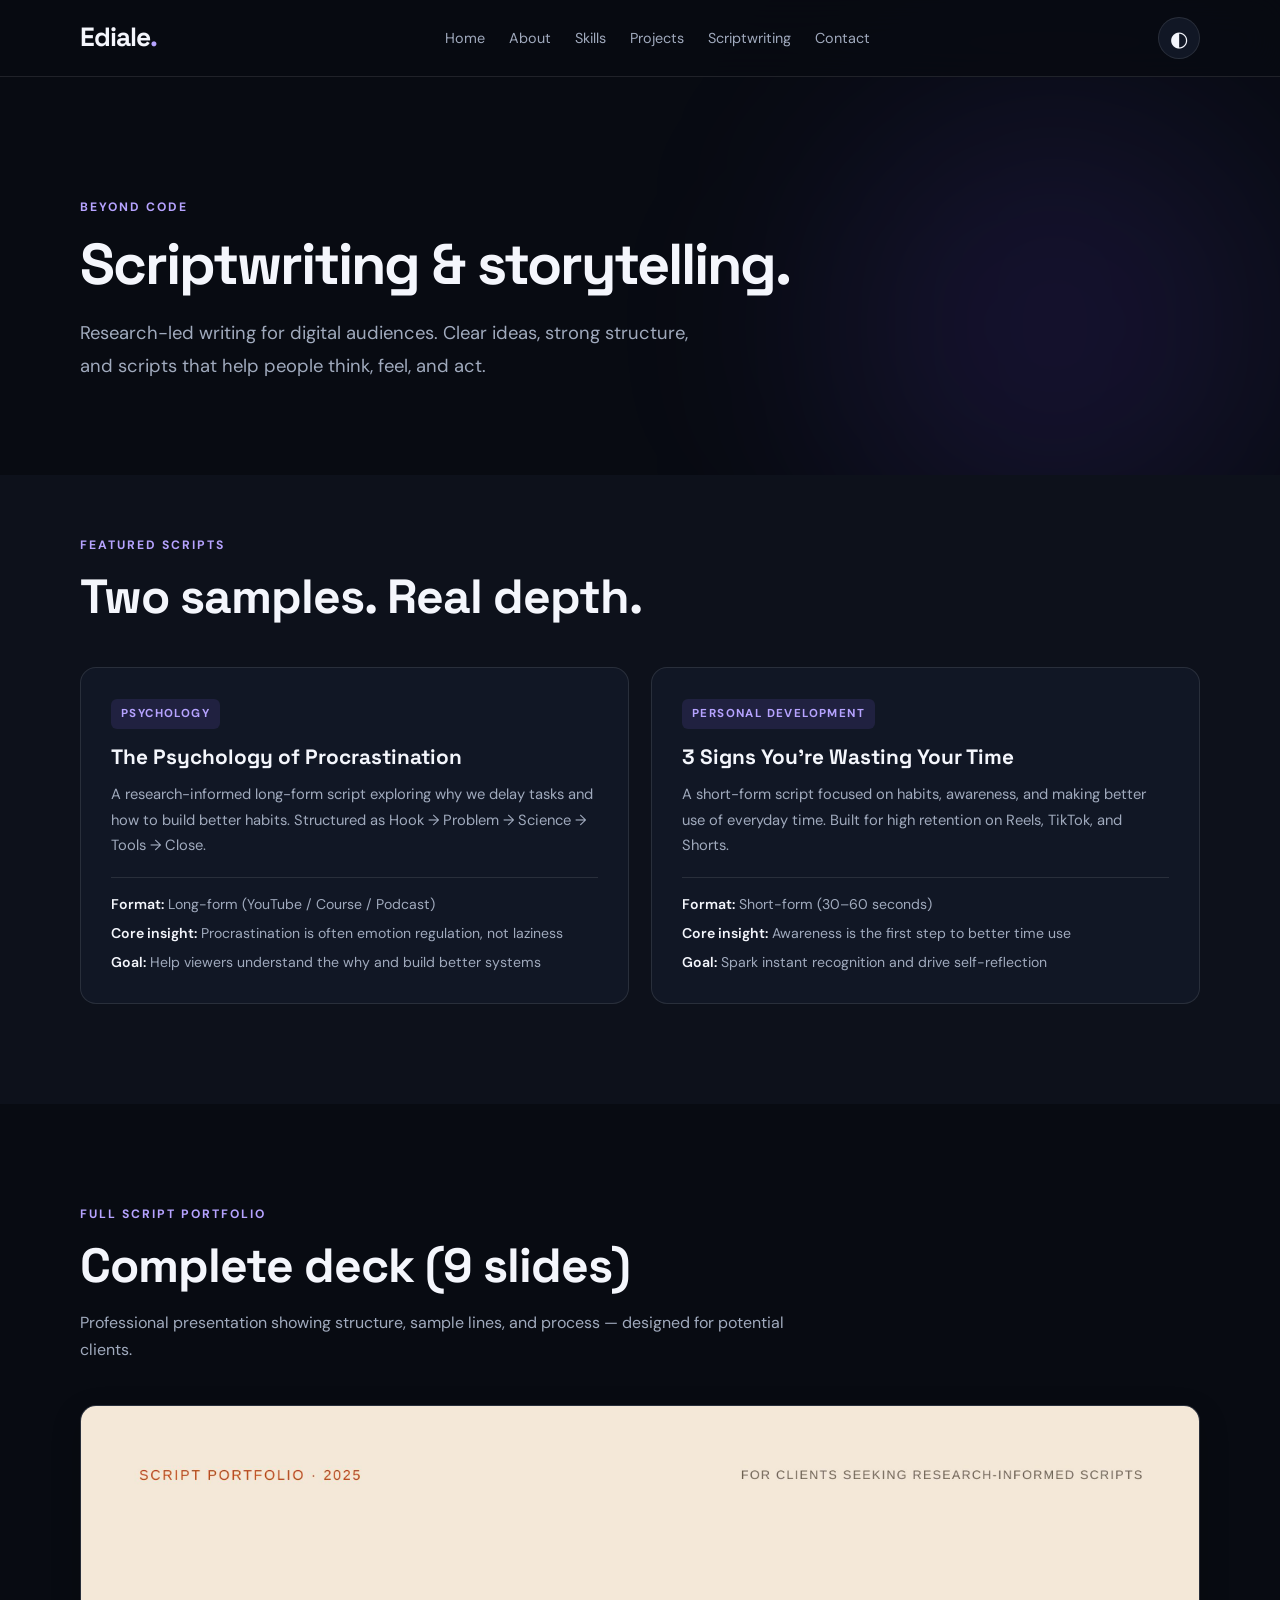
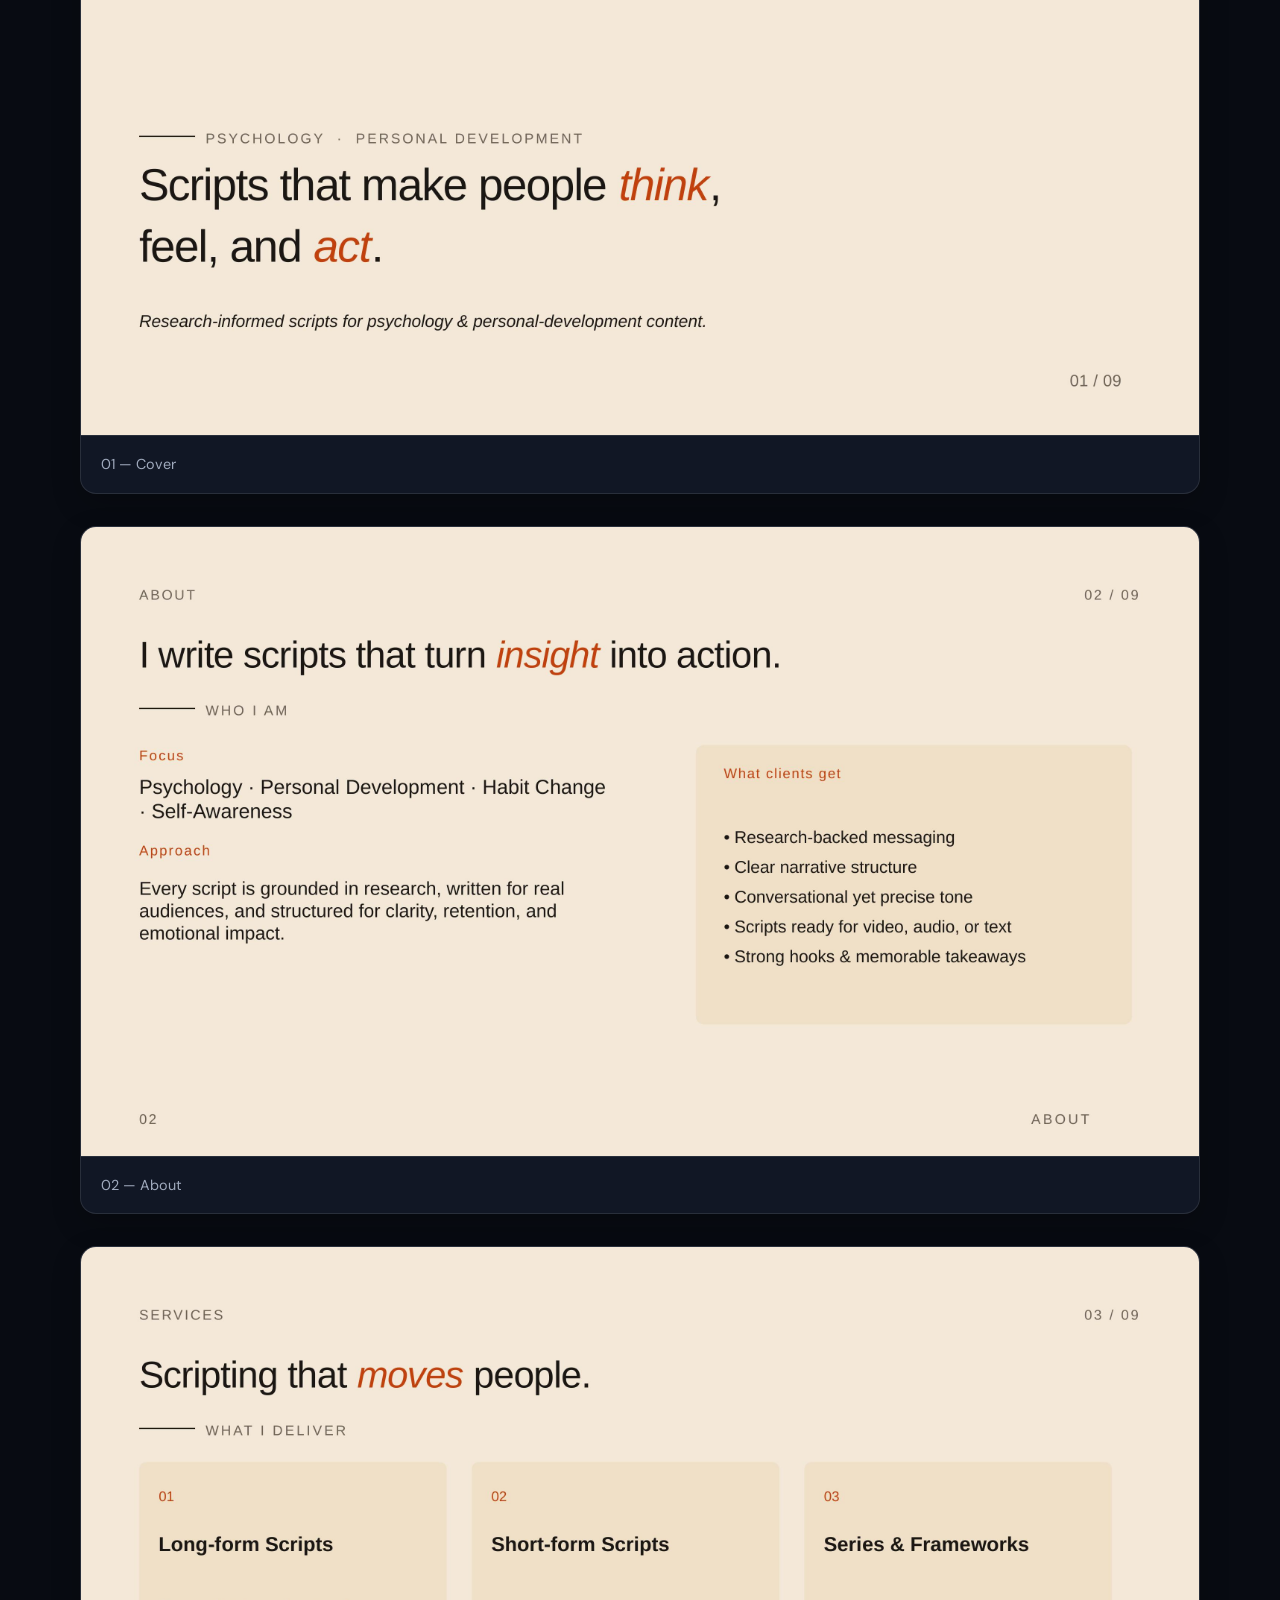
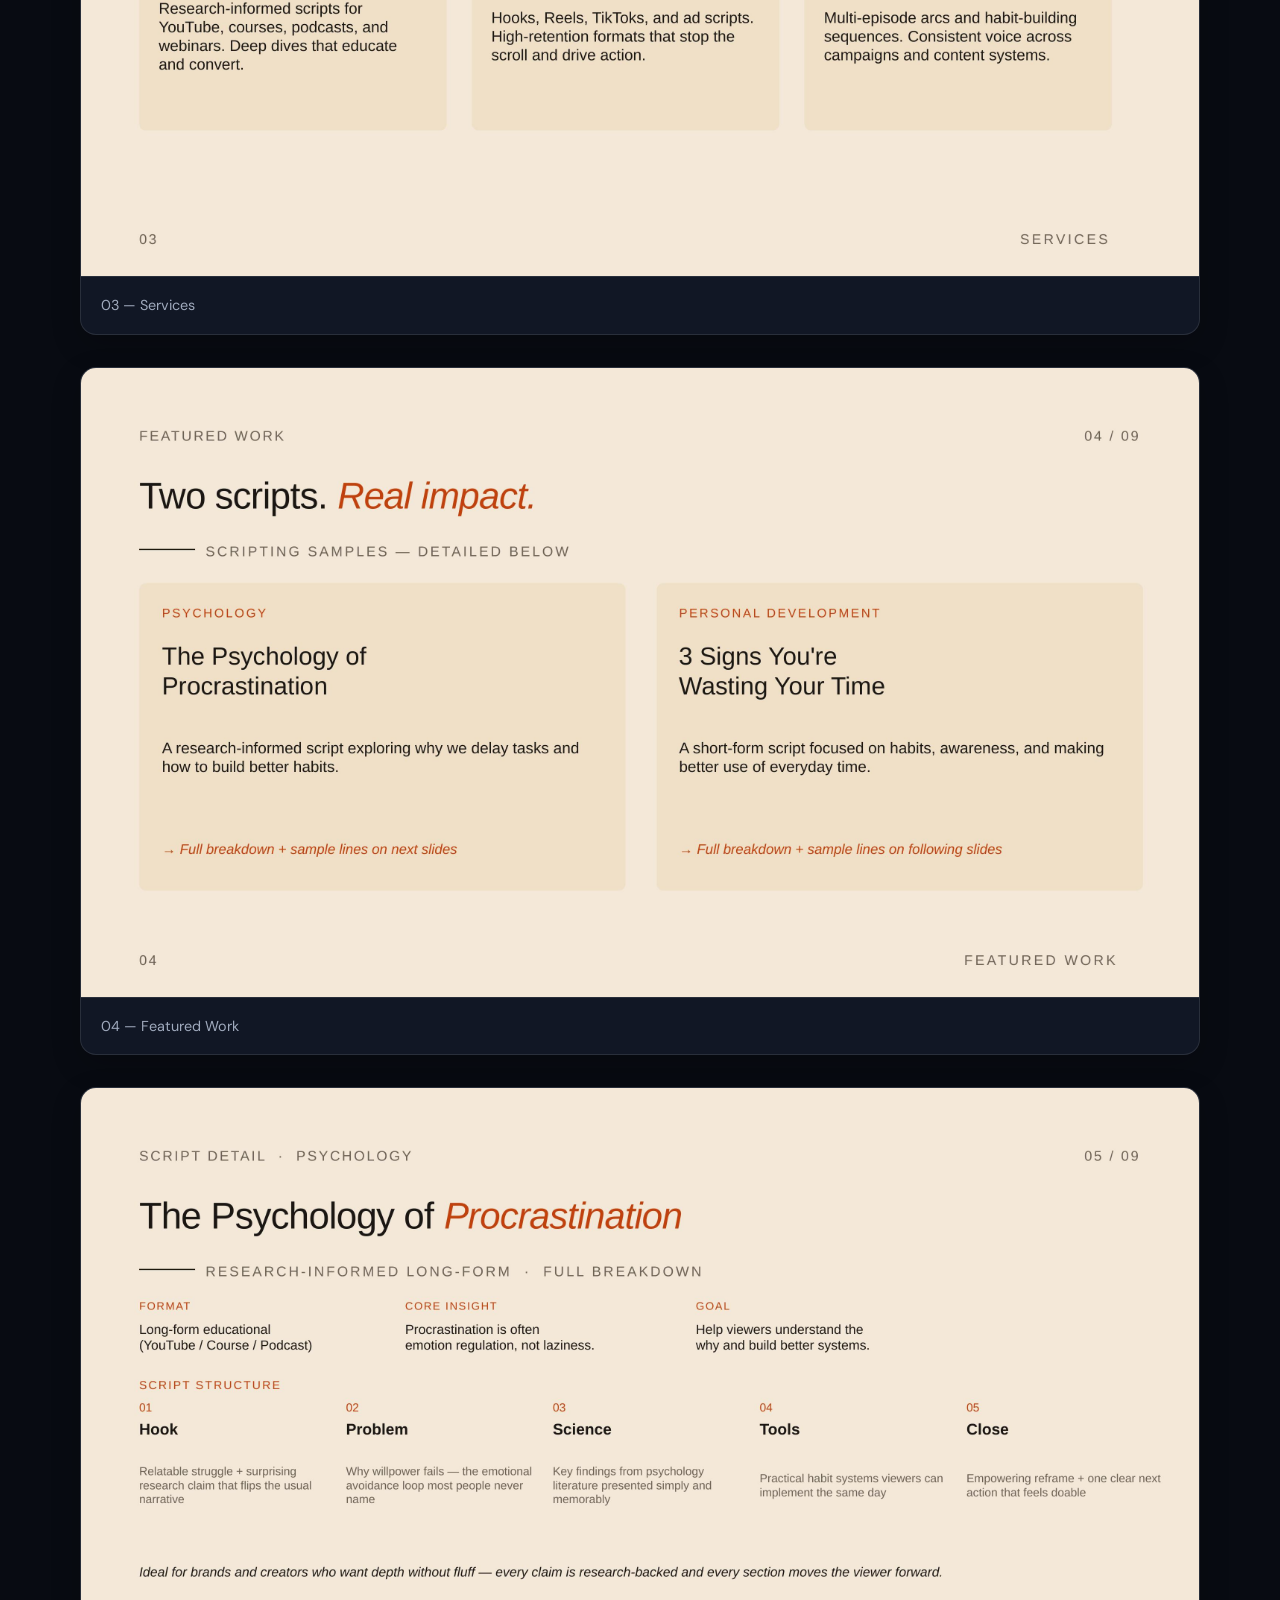
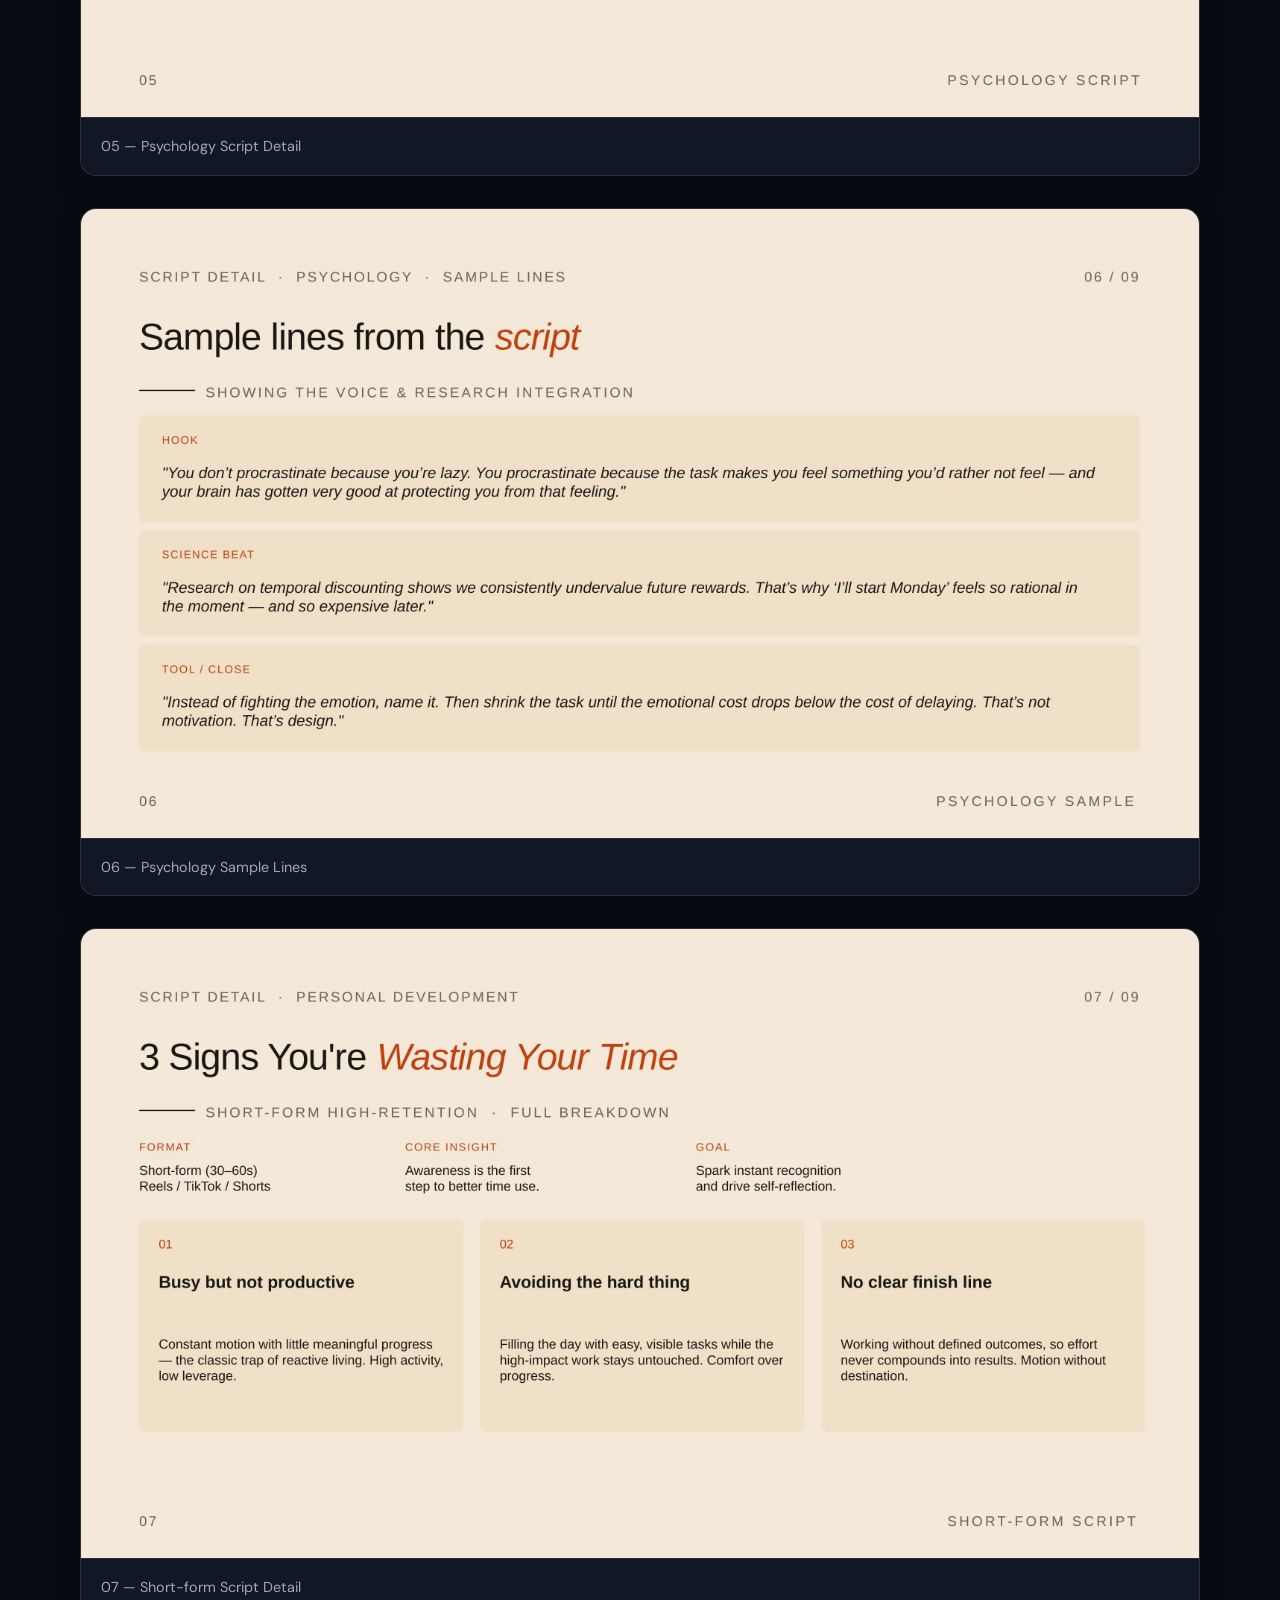
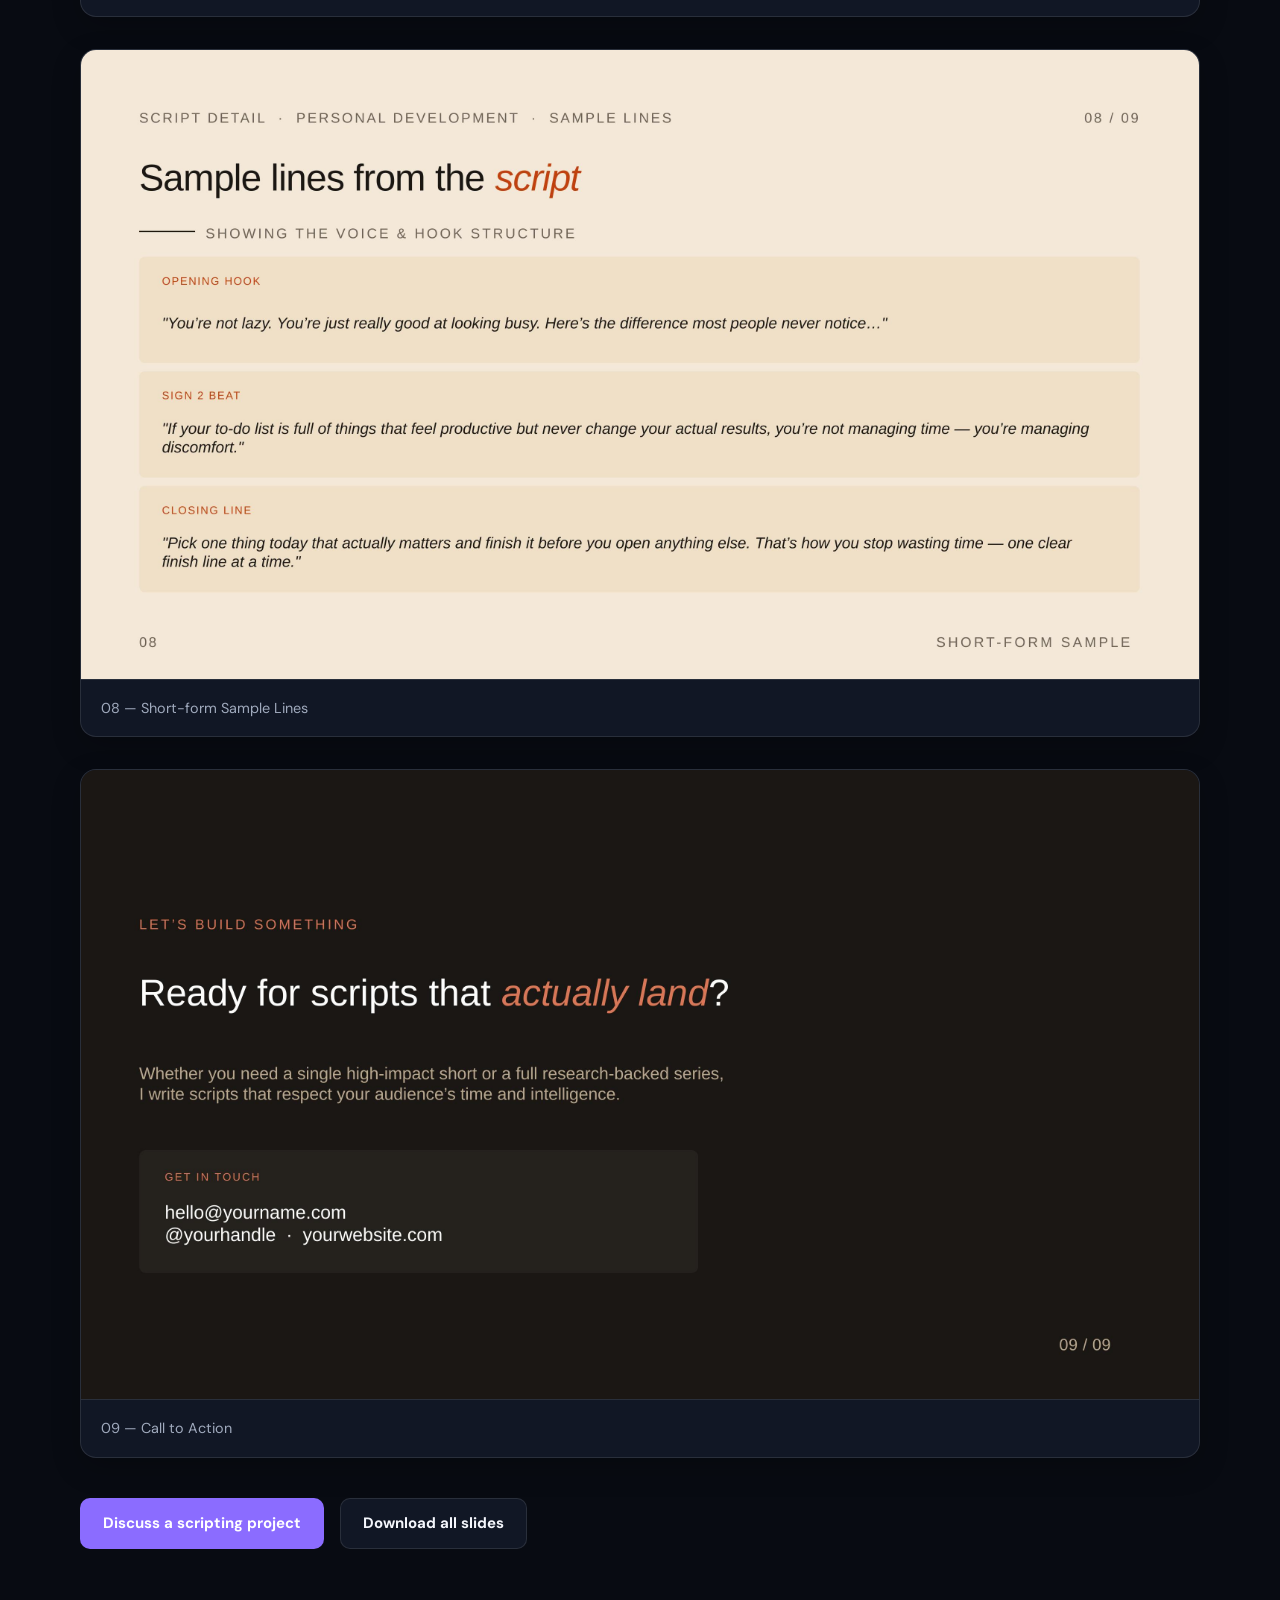
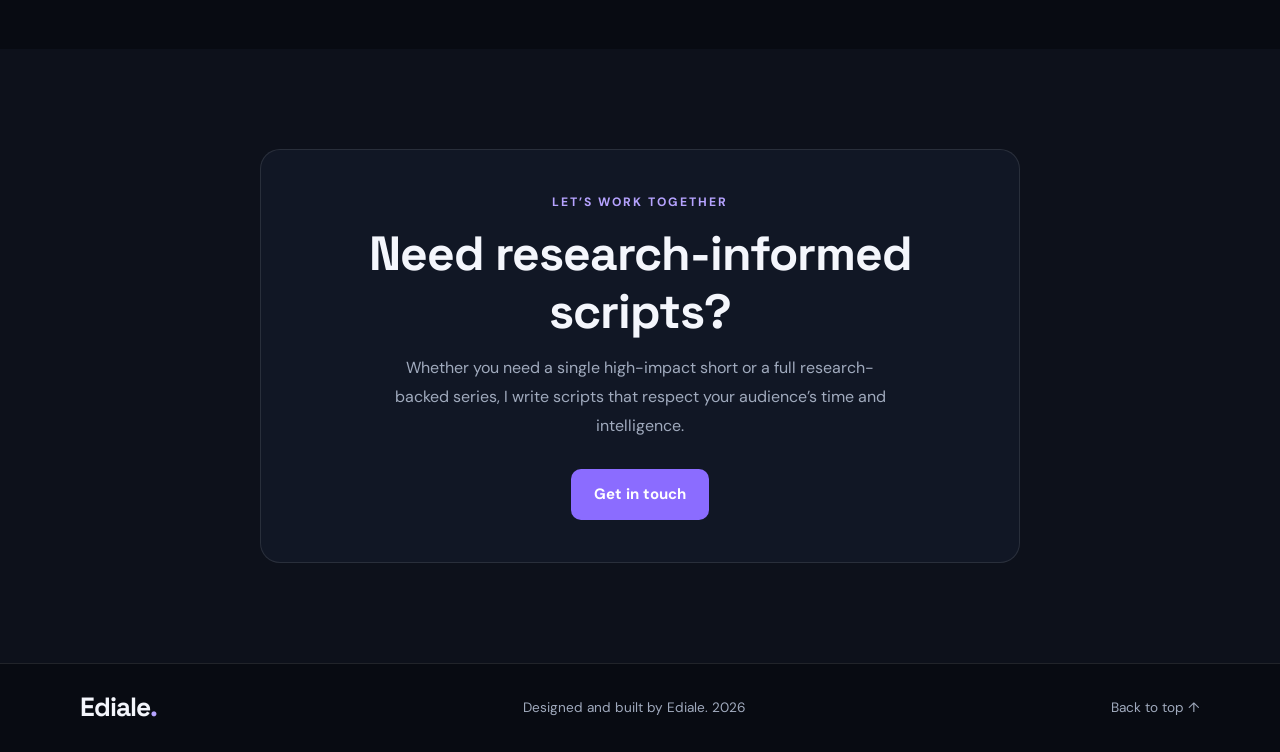
==== commit d2bf23f3: "Update scriptwriting.html" ====
--- a/scriptwriting.html
+++ b/scriptwriting.html
@@ -13,6 +13,43 @@
 
   <link rel="stylesheet" href="style.css">
   <script src="script.js" defer></script>
+
+  <style>
+    .slides-gallery {
+      display: grid;
+      gap: 2rem;
+      margin-top: 2.5rem;
+    }
+
+    .slide-card {
+      background: var(--card);
+      border: 1px solid var(--border);
+      border-radius: 16px;
+      overflow: hidden;
+      box-shadow: 0 10px 30px rgba(0,0,0,0.2);
+    }
+
+    .slide-card img {
+      width: 100%;
+      height: auto;
+      display: block;
+    }
+
+    .slide-caption {
+      padding: 1rem 1.25rem;
+      font-size: 0.9rem;
+      color: var(--muted);
+      border-top: 1px solid var(--border);
+    }
+
+    .slides-actions {
+      display: flex;
+      flex-wrap: wrap;
+      gap: 1rem;
+      margin-top: 2.5rem;
+      align-items: center;
+    }
+  </style>
 </head>
 
 <body>
@@ -41,7 +78,7 @@
 
   <main>
     <!-- PAGE HERO -->
-    <section class="section" style="padding-top: 120px; padding-bottom: 60px;">
+    <section class="section" style="padding-top: 120px; padding-bottom: 50px;">
       <div class="container">
         <div class="section-heading" style="max-width: 780px;">
           <p class="eyebrow">BEYOND CODE</p>
@@ -56,7 +93,7 @@
     </section>
 
     <!-- TWO FEATURED SCRIPTS -->
-    <section class="section section-alt" style="padding-top: 70px;">
+    <section class="section section-alt" style="padding-top: 60px;">
       <div class="container">
         <div class="section-heading">
           <p class="eyebrow">FEATURED SCRIPTS</p>
@@ -64,13 +101,12 @@
         </div>
 
         <div class="writing-grid">
-          <!-- Psychology Script -->
           <article class="writing-card">
             <span class="writing-label">PSYCHOLOGY</span>
             <h3>The Psychology of Procrastination</h3>
             <p>
               A research-informed long-form script exploring why we delay tasks and how to build better habits.
-              Structured as Hook → Problem → Science → Tools → Close, with every claim grounded in psychology research.
+              Structured as Hook → Problem → Science → Tools → Close.
             </p>
             <ul class="writing-meta">
               <li><strong>Format:</strong> Long-form (YouTube / Course / Podcast)</li>
@@ -79,7 +115,6 @@
             </ul>
           </article>
 
-          <!-- Personal Development Script -->
           <article class="writing-card">
             <span class="writing-label">PERSONAL DEVELOPMENT</span>
             <h3>3 Signs You're Wasting Your Time</h3>
@@ -97,194 +132,71 @@
       </div>
     </section>
 
-    <!-- FULL PORTFOLIO DECK -->
+    <!-- FULL PORTFOLIO SLIDES -->
     <section class="section">
       <div class="container">
         <div class="section-heading">
           <p class="eyebrow">FULL SCRIPT PORTFOLIO</p>
-          <h2>View the complete deck.</h2>
-          <p>
-            A 9-slide professional presentation with structure breakdowns, sample lines, and process details — designed for potential clients who need scripting skills.
-          </p>
-        </div>
-
-        <!-- Embed / Fallback -->
-        <div class="portfolio-embed-wrapper" style="
-          background: var(--card);
-          border: 1px solid var(--border);
-          border-radius: 18px;
-          overflow: hidden;
-          margin-bottom: 2rem;
-        ">
-          <div style="
-            position: relative;
-            width: 100%;
-            padding-bottom: 56.25%;
-            height: 0;
-            background: #0f172a;
-          ">
-            <!-- 
-              TO ACTIVATE LIVE EMBED:
-              1. Upload Script_Portfolio.pptx to Google Drive
-              2. Open with Google Slides
-              3. File → Share → Publish to web → Embed
-              4. Paste the src below
-            -->
-            <iframe 
-              id="script-portfolio-iframe"
-              src="https://docs.google.com/presentation/d/1AzOadaaTGbz9dHZIjifI67WZu520Z6vl/edit?usp=drivesdk&ouid=105777184739659778339&rtpof=true&sd=true" 
-              title="Ediale Script Portfolio"
-              style="
-                position: absolute;
-                top: 0;
-                left: 0;
-                width: 100%;
-                height: 100%;
-                border: none;
-              "
-              allowfullscreen
-              loading="lazy">
-            </iframe>
-
-            <!-- Fallback shown when no embed is set -->
-            <div id="portfolio-fallback" style="
-              position: absolute;
-              inset: 0;
-              display: flex;
-              flex-direction: column;
-              align-items: center;
-              justify-content: center;
-              gap: 1.25rem;
-              padding: 2rem;
-              text-align: center;
-              background: linear-gradient(145deg, #0f172a 0%, #1e293b 100%);
-              color: #e2e8f0;
-            ">
-              <div style="font-size: 2.8rem; opacity: 0.9;">📊</div>
-              <h3 style="margin: 0; font-size: 1.5rem; font-weight: 600; font-family: 'Space Grotesk', sans-serif;">
-                Script Portfolio Deck
-              </h3>
-              <p style="margin: 0; max-width: 440px; opacity: 0.8; line-height: 1.6;">
-                9 professional slides covering structure, sample lines, process, and positioning for both scripts.
-              </p>
-              <div style="display: flex; flex-wrap: wrap; gap: 0.85rem; justify-content: center; margin-top: 0.5rem;">
-                <a href="Script_Portfolio.pptx" download class="button button-primary" style="text-decoration: none;">
-                  Download PowerPoint
-                </a>
-                <a href="index.html#contact" class="button button-secondary" style="text-decoration: none;">
-                  Request a custom script
-                </a>
-              </div>
-              <p style="margin: 1.1rem 0 0; font-size: 0.85rem; opacity: 0.55; max-width: 480px;">
-                Tip: Upload the .pptx to Google Drive → Open with Slides → Publish to web → paste the embed code into this page for live viewing.
-              </p>
-            </div>
-          </div>
-        </div>
-
-        <!-- Quick actions -->
-        <div style="display: flex; flex-wrap: wrap; gap: 1rem; align-items: center;">
-          <a href="Script_Portfolio.pptx" download class="button button-primary">
-            Download Full Deck (.pptx)
-          </a>
-          <span style="opacity: 0.55; font-size: 0.9rem;">or</span>
-          <a href="index.html#contact" class="button button-secondary">
-            Discuss a scripting project
-          </a>
-        </div>
-      </div>
-    </section>
-
-    <!-- SAMPLE LINES HIGHLIGHT -->
+          <h2>Complete deck (9 slides)</h2>
+          <p>Professional presentation showing structure, sample lines, and process — designed for potential clients.</p>
+        </div>
+
+        <div class="slides-gallery">
+          <div class="slide-card">
+            <img src="slide-1%20(1).jpg" alt="Script Portfolio Cover">
+            <div class="slide-caption">01 — Cover</div>
+          </div>
+
+          <div class="slide-card">
+            <img src="slide-2.jpg" alt="About">
+            <div class="slide-caption">02 — About</div>
+          </div>
+
+          <div class="slide-card">
+            <img src="slide-3.jpg" alt="Services">
+            <div class="slide-caption">03 — Services</div>
+          </div>
+
+          <div class="slide-card">
+            <img src="slide-4.jpg" alt="Featured Work">
+            <div class="slide-caption">04 — Featured Work</div>
+          </div>
+
+          <div class="slide-card">
+            <img src="slide-5.jpg" alt="Psychology Script Detail">
+            <div class="slide-caption">05 — Psychology Script Detail</div>
+          </div>
+
+          <div class="slide-card">
+            <img src="slide-6.jpg" alt="Psychology Sample Lines">
+            <div class="slide-caption">06 — Psychology Sample Lines</div>
+          </div>
+
+          <div class="slide-card">
+            <img src="slide-7.jpg" alt="Short-form Script Detail">
+            <div class="slide-caption">07 — Short-form Script Detail</div>
+          </div>
+
+          <div class="slide-card">
+            <img src="slide-8.jpg" alt="Short-form Sample Lines">
+            <div class="slide-caption">08 — Short-form Sample Lines</div>
+          </div>
+
+          <div class="slide-card">
+            <img src="slide-9.jpg" alt="Call to Action">
+            <div class="slide-caption">09 — Call to Action</div>
+          </div>
+        </div>
+
+        <div class="slides-actions">
+          <a href="index.html#contact" class="button button-primary">Discuss a scripting project</a>
+          <a href="portfolio_slides.zip" class="button button-secondary" download>Download all slides</a>
+        </div>
+      </div>
+    </section>
+
+    <!-- CTA -->
     <section class="section section-alt">
-      <div class="container">
-        <div class="section-heading">
-          <p class="eyebrow">VOICE &amp; CRAFT</p>
-          <h2>Sample lines from the scripts.</h2>
-          <p>A quick look at the tone and research integration.</p>
-        </div>
-
-        <div style="display: grid; gap: 1.5rem; max-width: 900px;">
-          <!-- Sample 1 -->
-          <div style="
-            background: var(--card);
-            border: 1px solid var(--border);
-            border-radius: 14px;
-            padding: 1.75rem 1.9rem;
-          ">
-            <p style="
-              font-size: 0.72rem;
-              font-weight: 700;
-              letter-spacing: 1.4px;
-              color: var(--accent-light);
-              margin-bottom: 0.75rem;
-            ">PSYCHOLOGY · HOOK</p>
-            <p style="
-              font-size: 1.15rem;
-              line-height: 1.7;
-              color: var(--text);
-              font-style: italic;
-              margin: 0;
-            ">
-              “You don’t procrastinate because you’re lazy. You procrastinate because the task makes you feel something you’d rather not feel — and your brain has gotten very good at protecting you from that feeling.”
-            </p>
-          </div>
-
-          <!-- Sample 2 -->
-          <div style="
-            background: var(--card);
-            border: 1px solid var(--border);
-            border-radius: 14px;
-            padding: 1.75rem 1.9rem;
-          ">
-            <p style="
-              font-size: 0.72rem;
-              font-weight: 700;
-              letter-spacing: 1.4px;
-              color: var(--accent-light);
-              margin-bottom: 0.75rem;
-            ">PERSONAL DEVELOPMENT · OPENING</p>
-            <p style="
-              font-size: 1.15rem;
-              line-height: 1.7;
-              color: var(--text);
-              font-style: italic;
-              margin: 0;
-            ">
-              “You’re not lazy. You’re just really good at looking busy. Here’s the difference most people never notice…”
-            </p>
-          </div>
-
-          <!-- Sample 3 -->
-          <div style="
-            background: var(--card);
-            border: 1px solid var(--border);
-            border-radius: 14px;
-            padding: 1.75rem 1.9rem;
-          ">
-            <p style="
-              font-size: 0.72rem;
-              font-weight: 700;
-              letter-spacing: 1.4px;
-              color: var(--accent-light);
-              margin-bottom: 0.75rem;
-            ">PSYCHOLOGY · CLOSING</p>
-            <p style="
-              font-size: 1.15rem;
-              line-height: 1.7;
-              color: var(--text);
-              font-style: italic;
-              margin: 0;
-            ">
-              “Instead of fighting the emotion, name it. Then shrink the task until the emotional cost drops below the cost of delaying. That’s not motivation. That’s design.”
-            </p>
-          </div>
-        </div>
-      </div>
-    </section>
-
-    <!-- CTA -->
-    <section class="section">
       <div class="container">
         <div class="contact-panel" style="text-align: center;">
           <p class="eyebrow">LET’S WORK TOGETHER</p>
@@ -294,7 +206,6 @@
           </p>
           <div style="display: flex; flex-wrap: wrap; gap: 1rem; justify-content: center; margin-top: 1.75rem;">
             <a href="index.html#contact" class="button button-primary">Get in touch</a>
-            <a href="Script_Portfolio.pptx" download class="button button-secondary">Download the deck</a>
           </div>
         </div>
       </div>
